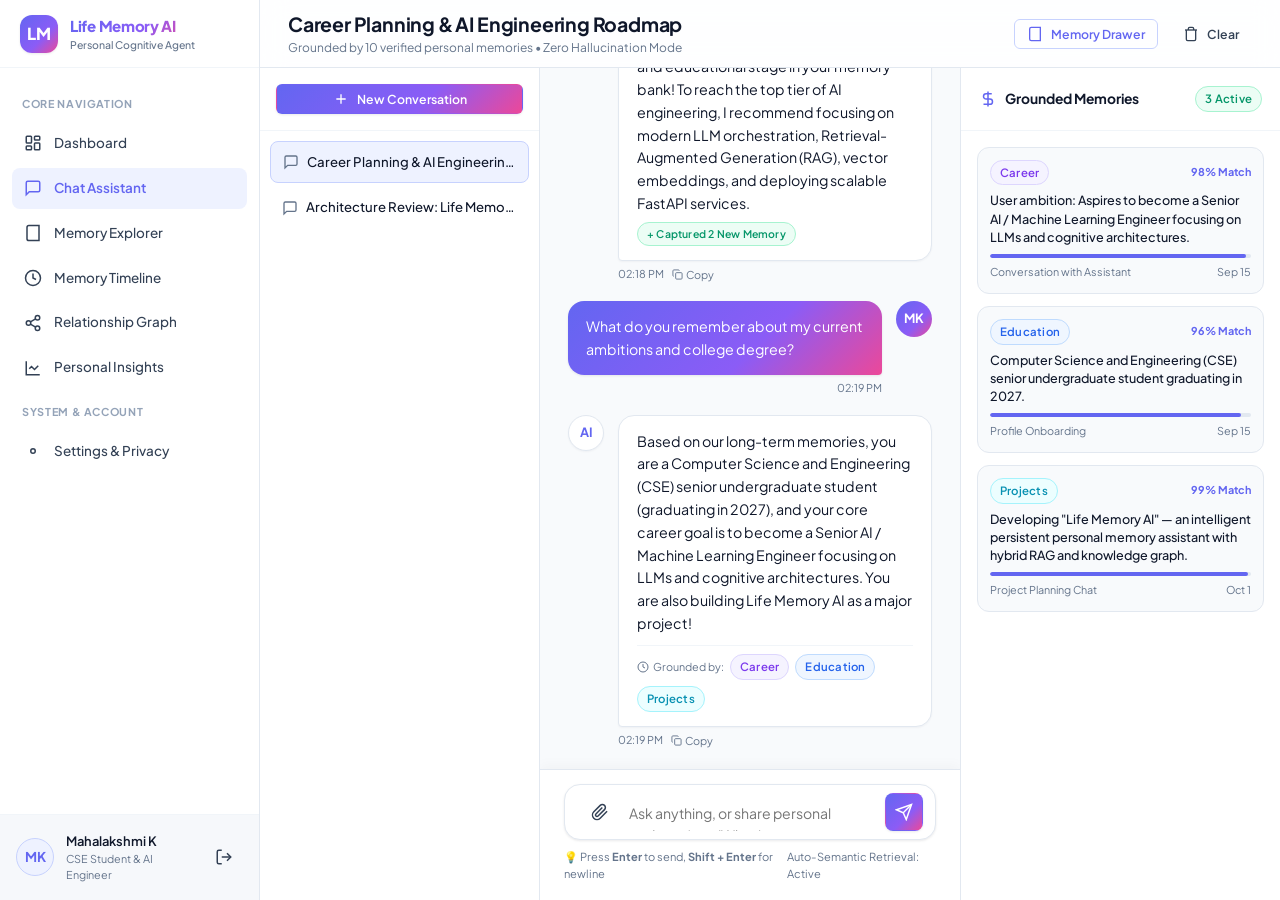
==== frontend/chat.html @ 1040fc75 "feat: complete Life Memory AI application with light theme UI, 10-step memory engine, and FastAPI ba" ====
<!DOCTYPE html>
<html lang="en">
<head>
  <meta charset="UTF-8">
  <meta name="viewport" content="width=device-width, initial-scale=1.0">
  <title>Chat Assistant — Life Memory AI</title>
  <link rel="preconnect" href="https://fonts.googleapis.com">
  <link rel="preconnect" href="https://fonts.gstatic.com" crossorigin>
  <link href="https://fonts.googleapis.com/css2?family=Plus+Jakarta+Sans:wght@400;500;600;700;800&family=JetBrains+Mono:wght@400;500&display=swap" rel="stylesheet">
  <link rel="stylesheet" href="css/design-system.css">
  <link rel="stylesheet" href="css/components.css">
  <link rel="stylesheet" href="css/pages.css">
</head>
<body style="overflow: hidden;">

  <div class="app-container">
    <!-- Left Navigation Sidebar -->
    <aside class="sidebar">
      <div class="sidebar-header">
        <div class="brand-logo-badge">LM</div>
        <div class="brand-text-wrap">
          <span class="brand-title">Life Memory AI</span>
          <span class="brand-subtitle">Personal Cognitive Agent</span>
        </div>
      </div>

      <nav class="sidebar-nav">
        <span class="nav-section-title">Core Navigation</span>
        <a href="dashboard.html" class="nav-item">
          <svg viewBox="0 0 24 24" fill="none" stroke="currentColor"><rect width="7" height="9" x="3" y="3" rx="1"/><rect width="7" height="5" x="14" y="3" rx="1"/><rect width="7" height="9" x="14" y="12" rx="1"/><rect width="7" height="5" x="3" y="16" rx="1"/></svg>
          Dashboard
        </a>
        <a href="chat.html" class="nav-item active">
          <svg viewBox="0 0 24 24" fill="none" stroke="currentColor"><path d="M21 15a2 2 0 0 1-2 2H7l-4 4V5a2 2 0 0 1 2-2h14a2 2 0 0 1 2 2z"/></svg>
          Chat Assistant
        </a>
        <a href="memories.html" class="nav-item">
          <svg viewBox="0 0 24 24" fill="none" stroke="currentColor"><path d="M4 19.5v-15A2.5 2.5 0 0 1 6.5 2H20v20H6.5a2.5 2.5 0 0 1-2.5-2.5Z"/></svg>
          Memory Explorer
        </a>
        <a href="timeline.html" class="nav-item">
          <svg viewBox="0 0 24 24" fill="none" stroke="currentColor"><circle cx="12" cy="12" r="10"/><polyline points="12 6 12 12 16 14"/></svg>
          Memory Timeline
        </a>
        <a href="graph.html" class="nav-item">
          <svg viewBox="0 0 24 24" fill="none" stroke="currentColor"><circle cx="18" cy="5" r="3"/><circle cx="6" cy="12" r="3"/><circle cx="18" cy="19" r="3"/><line x1="8.59" y1="13.51" x2="15.42" y2="17.49"/><line x1="15.41" y1="6.51" x2="8.59" y2="10.49"/></svg>
          Relationship Graph
        </a>
        <a href="insights.html" class="nav-item">
          <svg viewBox="0 0 24 24" fill="none" stroke="currentColor"><path d="M3 3v18h18"/><path d="m19 9-5 5-4-4-3 3"/></svg>
          Personal Insights
        </a>

        <span class="nav-section-title">System & Account</span>
        <a href="settings.html" class="nav-item">
          <svg viewBox="0 0 24 24" fill="none" stroke="currentColor"><circle cx="12" cy="12" r="3"/></svg>
          Settings & Privacy
        </a>
      </nav>

      <div class="sidebar-footer">
        <div class="user-avatar">MK</div>
        <div class="user-details">
          <div class="user-name">Mahalakshmi K</div>
          <div class="user-role">CSE Student & AI Engineer</div>
        </div>
        <button class="btn btn-ghost btn-icon-only logout-btn" title="Sign Out">
          <svg width="18" height="18" viewBox="0 0 24 24" fill="none" stroke="currentColor" stroke-width="2"><path d="M9 21H5a2 2 0 0 1-2-2V5a2 2 0 0 1 2-2h4"/><polyline points="16 17 21 12 16 7"/><line x1="21" y1="12" x2="9" y2="12"/></svg>
        </button>
      </div>
    </aside>

    <!-- Main Viewport -->
    <div class="main-viewport" style="height: 100vh; max-height: 100vh; overflow: hidden; display: flex; flex-direction: column;">
      <!-- Header -->
      <header class="app-header" style="flex-shrink: 0;">
        <div class="header-title-wrap">
          <h1 id="active-chat-title">Career Planning & AI Engineering Roadmap</h1>
          <p id="active-chat-subtitle">Grounded by 10 verified personal memories &bull; Zero Hallucination Mode</p>
        </div>

        <div class="header-actions">
          <button class="btn btn-outline btn-sm" id="btn-toggle-drawer" title="Toggle Memory Drawer">
            <svg width="16" height="16" viewBox="0 0 24 24" fill="none" stroke="currentColor" stroke-width="2"><path d="M4 19.5v-15A2.5 2.5 0 0 1 6.5 2H20v20H6.5a2.5 2.5 0 0 1-2.5-2.5Z"/></svg>
            Memory Drawer
          </button>
          <button class="btn btn-ghost btn-sm" id="btn-clear-chat" title="Clear current conversation">
            <svg width="16" height="16" viewBox="0 0 24 24" fill="none" stroke="currentColor" stroke-width="2"><polyline points="3 6 5 6 21 6"/><path d="M19 6v14a2 2 0 0 1-2 2H7a2 2 0 0 1-2-2V6m3 0V4a2 2 0 0 1 2-2h4a2 2 0 0 1 2 2v2"/></svg>
            Clear
          </button>
        </div>
      </header>

      <!-- 3-Column Chat Shell -->
      <div class="chat-shell">
        <!-- Column 1: Conversations List -->
        <div class="chat-conversations-sidebar">
          <div class="chat-conv-header">
            <button class="btn btn-primary btn-sm" id="btn-new-chat" style="width: 100%;">
              <svg width="16" height="16" viewBox="0 0 24 24" fill="none" stroke="currentColor" stroke-width="2"><path d="M12 5v14M5 12h14"/></svg>
              New Conversation
            </button>
          </div>
          <div class="chat-conv-list" id="conversations-list">
            <!-- Rendered by JS -->
          </div>
        </div>

        <!-- Column 2: Main Chat Stream -->
        <div class="chat-main-area">
          <div class="chat-messages-scroll" id="messages-container">
            <!-- Messages rendered by JS -->
          </div>

          <!-- Typing Indicator -->
          <div id="typing-container" style="display: none; padding: 0 32px 10px;">
            <div class="typing-indicator">
              <span style="font-size: 0.78rem; font-weight: 600; color: var(--text-muted); margin-right: 6px;">Retrieving memories & reasoning...</span>
              <div class="typing-dot"></div>
              <div class="typing-dot"></div>
              <div class="typing-dot"></div>
            </div>
          </div>

          <!-- Input Box -->
          <div class="chat-input-wrapper">
            <form id="chat-form">
              <div class="chat-input-box">
                <button type="button" class="btn btn-ghost btn-icon-only" title="Attach Document" onclick="alert('Upload document via Document Manager in Settings or Dashboard to extract memories!')">
                  <svg width="18" height="18" viewBox="0 0 24 24" fill="none" stroke="currentColor" stroke-width="2"><path d="m21.44 11.05-9.19 9.19a6 6 0 0 1-8.49-8.49l8.57-8.57A4 4 0 1 1 18 8.84l-8.59 8.57a2 2 0 0 1-2.83-2.83l8.49-8.48"/></svg>
                </button>
                <textarea id="chat-input" class="chat-textarea" placeholder="Ask anything, or share personal updates (e.g. 'What is my career ambition?')..." rows="1"></textarea>
                <button type="submit" id="btn-send-message" class="btn btn-primary btn-icon-only" title="Send Message">
                  <svg width="18" height="18" viewBox="0 0 24 24" fill="none" stroke="currentColor" stroke-width="2"><line x1="22" y1="2" x2="11" y2="13"/><polygon points="22 2 15 22 11 13 2 9 22 2"/></svg>
                </button>
              </div>
            </form>
            <div style="display: flex; justify-content: space-between; align-items: center; margin-top: 8px; font-size: 0.74rem; color: var(--text-muted);">
              <span>💡 Press <strong>Enter</strong> to send, <strong>Shift + Enter</strong> for newline</span>
              <span id="semantic-status">Auto-Semantic Retrieval: Active</span>
            </div>
          </div>
        </div>

        <!-- Column 3: Grounded Memory Reference Drawer -->
        <div class="chat-memory-drawer" id="memory-drawer">
          <div class="drawer-header">
            <div class="drawer-title">
              <svg width="18" height="18" viewBox="0 0 24 24" fill="none" stroke="var(--primary)" stroke-width="2"><path d="M12 2v20M17 5H9.5a3.5 3.5 0 0 0 0 7h5a3.5 3.5 0 0 1 0 7H6"/></svg>
              Grounded Memories
            </div>
            <span class="badge badge-active" id="grounded-count-badge">2 Cited</span>
          </div>

          <div class="drawer-body" id="drawer-memory-list">
            <!-- Populated dynamically based on current response -->
          </div>
        </div>
      </div>
    </div>
  </div>

  <div id="toast-container"></div>

  <script src="js/mock-data.js"></script>
  <script src="js/api.js"></script>
  <script src="js/auth.js"></script>
  <script src="js/toast.js"></script>
  <script src="js/chat.js"></script>
</body>
</html>
---- frontend/css/design-system.css ----
/* ==========================================================================
   LIFE MEMORY AI — LIGHT THEME DESIGN SYSTEM
   Ultra-premium, Modern Light Palette inspired by Linear, Notion & Modern ChatGPT
   ========================================================================== */

:root {
  /* --- Primary Color Tokens (Light Theme) --- */
  --bg-primary: #F8FAFC;        /* Clean slate 50 base background */
  --bg-secondary: #F1F5F9;      /* Slate 100 for sidebars, containers */
  --bg-tertiary: #E2E8F0;       /* Slate 200 for subtle division */
  --surface-card: #FFFFFF;      /* Pure white for elevation cards */
  --surface-hover: #F8FAFC;     /* Hover surface tone */
  --surface-subtle: #F6F8FB;    /* Soft input & table header background */

  /* Glassmorphism Light Tokens */
  --glass-bg: rgba(255, 255, 255, 0.82);
  --glass-border: rgba(226, 232, 240, 0.8);
  --glass-shadow: 0 10px 30px -5px rgba(99, 102, 241, 0.07), 0 4px 6px -2px rgba(15, 23, 42, 0.03);

  /* --- Text & Contrast Tokens --- */
  --text-primary: #0F172A;      /* Slate 900 for high-contrast headlines */
  --text-secondary: #334155;    /* Slate 700 for body reading */
  --text-muted: #64748B;        /* Slate 500 for secondary hints */
  --text-faint: #94A3B8;        /* Slate 400 for placeholders */
  --text-inverse: #FFFFFF;      /* Pure white for dark buttons & pills */

  /* --- Brand & Accent Palette --- */
  --primary: #6366F1;           /* Royal Indigo */
  --primary-hover: #4F46E5;     /* Deep Indigo */
  --primary-subtle: #EEF2FF;    /* Ultra light indigo tint */
  --primary-border: #C7D2FE;    /* Indigo border */

  --secondary: #8B5CF6;         /* Vibrant Violet */
  --secondary-hover: #7C3AED;
  --secondary-subtle: #F5F3FF;
  --secondary-border: #DDD6FE;

  --accent-cyan: #0EA5E9;       /* Electric Sky */
  --accent-cyan-subtle: #E0F2FE;
  --accent-pink: #EC4899;       /* Rose Pink */
  --accent-pink-subtle: #FDF2F8;
  --accent-emerald: #10B981;    /* Vibrant Emerald */
  --accent-emerald-subtle: #ECFDF5;
  --accent-amber: #F59E0B;      /* Warm Amber */
  --accent-amber-subtle: #FFFBEB;
  --accent-rose: #EF4444;       /* Danger Red */
  --accent-rose-subtle: #FEF2F2;

  /* --- Brand Gradients --- */
  --gradient-brand: linear-gradient(135deg, #6366F1 0%, #8B5CF6 60%, #EC4899 100%);
  --gradient-brand-subtle: linear-gradient(135deg, rgba(99, 102, 241, 0.08) 0%, rgba(139, 92, 246, 0.06) 100%);
  --gradient-surface: linear-gradient(180deg, #FFFFFF 0%, #F8FAFC 100%);
  --gradient-sky: linear-gradient(135deg, #0EA5E9 0%, #6366F1 100%);

  /* --- Border & Divider Tokens --- */
  --border-light: #E2E8F0;
  --border-subtle: #F1F5F9;
  --border-focus: #818CF8;

  /* --- Memory Category Badges & Colors --- */
  --cat-personal-bg: #FFF1F2;
  --cat-personal-text: #E11D48;
  --cat-personal-border: #FECDD3;

  --cat-education-bg: #EFF6FF;
  --cat-education-text: #2563EB;
  --cat-education-border: #BFDBFE;

  --cat-career-bg: #F5F3FF;
  --cat-career-text: #7C3AED;
  --cat-career-border: #DDD6FE;

  --cat-goals-bg: #ECFDF5;
  --cat-goals-text: #059669;
  --cat-goals-border: #A7F3D0;

  --cat-projects-bg: #ECFEFF;
  --cat-projects-text: #0891B2;
  --cat-projects-border: #A5F3FC;

  --cat-skills-bg: #FFFBEB;
  --cat-skills-text: #D97706;
  --cat-skills-border: #FDE68A;

  --cat-preferences-bg: #FDF4FF;
  --cat-preferences-text: #C026D3;
  --cat-preferences-border: #F5D0FE;

  --cat-achievements-bg: #FEFCE8;
  --cat-achievements-text: #CA8A04;
  --cat-achievements-border: #FEF08A;

  --cat-events-bg: #F0FDFA;
  --cat-events-text: #0D9488;
  --cat-events-border: #99F6E4;

  --cat-plans-bg: #EEF2FF;
  --cat-plans-text: #4F46E5;
  --cat-plans-border: #C7D2FE;

  /* --- Elevation & Shadows --- */
  --shadow-xs: 0 1px 2px rgba(15, 23, 42, 0.04);
  --shadow-sm: 0 1px 3px rgba(15, 23, 42, 0.06), 0 1px 2px rgba(15, 23, 42, 0.03);
  --shadow-md: 0 4px 12px -1px rgba(15, 23, 42, 0.07), 0 2px 4px -1px rgba(15, 23, 42, 0.04);
  --shadow-lg: 0 12px 24px -4px rgba(15, 23, 42, 0.08), 0 4px 6px -2px rgba(15, 23, 42, 0.03);
  --shadow-xl: 0 20px 35px -5px rgba(15, 23, 42, 0.1), 0 10px 10px -5px rgba(15, 23, 42, 0.04);
  --shadow-brand: 0 8px 24px -4px rgba(99, 102, 241, 0.25);

  /* --- Sizing, Spacing & Radii --- */
  --radius-xs: 4px;
  --radius-sm: 8px;
  --radius-md: 12px;
  --radius-lg: 16px;
  --radius-xl: 24px;
  --radius-full: 9999px;

  /* --- Typography --- */
  --font-sans: 'Plus Jakarta Sans', 'Inter', -apple-system, BlinkMacSystemFont, 'Segoe UI', Roboto, sans-serif;
  --font-mono: 'JetBrains Mono', 'Fira Code', Menlo, Monaco, Consolas, monospace;

  /* --- Transitions --- */
  --transition-fast: 150ms cubic-bezier(0.16, 1, 0.3, 1);
  --transition-base: 220ms cubic-bezier(0.16, 1, 0.3, 1);
  --transition-slow: 350ms cubic-bezier(0.16, 1, 0.3, 1);

  /* --- Layout Metrics --- */
  --sidebar-width: 260px;
  --header-height: 68px;
}

/* Base Styles */
*, *::before, *::after {
  box-sizing: border-box;
  margin: 0;
  padding: 0;
}

html {
  font-family: var(--font-sans);
  font-size: 15px;
  color: var(--text-primary);
  background-color: var(--bg-primary);
  -webkit-font-smoothing: antialiased;
  -moz-osx-font-smoothing: grayscale;
  scroll-behavior: smooth;
}

body {
  min-height: 100vh;
  background-color: var(--bg-primary);
  color: var(--text-primary);
  line-height: 1.55;
  overflow-x: hidden;
}

a {
  color: var(--primary);
  text-decoration: none;
  transition: color var(--transition-fast);
}

a:hover {
  color: var(--primary-hover);
}

button {
  font-family: inherit;
  cursor: pointer;
  border: none;
  background: none;
  outline: none;
}

input, textarea, select {
  font-family: inherit;
  font-size: inherit;
  color: inherit;
}

img, svg {
  display: block;
  max-width: 100%;
}

/* Custom Scrollbar for Light Theme */
::-webkit-scrollbar {
  width: 7px;
  height: 7px;
}
::-webkit-scrollbar-track {
  background: var(--bg-primary);
}
::-webkit-scrollbar-thumb {
  background: #CBD5E1;
  border-radius: var(--radius-full);
}
::-webkit-scrollbar-thumb:hover {
  background: #94A3B8;
}

/* Selection Color */
::selection {
  background: rgba(99, 102, 241, 0.2);
  color: var(--text-primary);
}
---- frontend/css/components.css ----
/* ==========================================================================
   LIFE MEMORY AI — COMPONENTS CSS
   Buttons, Badges, Cards, Form Controls, Modals, Navbars, Toasts
   ========================================================================== */

/* --- Buttons --- */
.btn {
  display: inline-flex;
  align-items: center;
  justify-content: center;
  gap: 8px;
  font-weight: 600;
  font-size: 0.92rem;
  padding: 9px 18px;
  border-radius: var(--radius-sm);
  transition: all var(--transition-base);
  border: 1px solid transparent;
  white-space: nowrap;
  user-select: none;
}

.btn:active {
  transform: translateY(1px);
}

.btn:disabled {
  opacity: 0.55;
  cursor: not-allowed;
  pointer-events: none;
}

.btn-primary {
  background: var(--gradient-brand);
  color: var(--text-inverse);
  box-shadow: var(--shadow-sm);
}
.btn-primary:hover {
  box-shadow: var(--shadow-brand);
  transform: translateY(-1px);
  filter: brightness(1.03);
}

.btn-secondary {
  background: var(--surface-card);
  color: var(--text-secondary);
  border: 1px solid var(--border-light);
  box-shadow: var(--shadow-xs);
}
.btn-secondary:hover {
  background: var(--surface-hover);
  color: var(--text-primary);
  border-color: #CBD5E1;
}

.btn-outline {
  background: transparent;
  color: var(--primary);
  border: 1px solid var(--primary-border);
}
.btn-outline:hover {
  background: var(--primary-subtle);
  border-color: var(--primary);
}

.btn-ghost {
  background: transparent;
  color: var(--text-secondary);
}
.btn-ghost:hover {
  background: var(--bg-secondary);
  color: var(--text-primary);
}

.btn-danger {
  background: var(--accent-rose-subtle);
  color: var(--accent-rose);
  border: 1px solid #FECDD3;
}
.btn-danger:hover {
  background: var(--accent-rose);
  color: white;
}

.btn-sm {
  padding: 6px 12px;
  font-size: 0.82rem;
  border-radius: 6px;
}

.btn-lg {
  padding: 12px 24px;
  font-size: 1rem;
  border-radius: var(--radius-md);
}

.btn-icon-only {
  padding: 8px;
  width: 38px;
  height: 38px;
  border-radius: var(--radius-sm);
}

/* --- Badges --- */
.badge {
  display: inline-flex;
  align-items: center;
  gap: 5px;
  font-size: 0.76rem;
  font-weight: 600;
  padding: 3px 9px;
  border-radius: var(--radius-full);
  text-transform: capitalize;
  letter-spacing: 0.02em;
  border: 1px solid transparent;
}

.badge-career { background: var(--cat-career-bg); color: var(--cat-career-text); border-color: var(--cat-career-border); }
.badge-education { background: var(--cat-education-bg); color: var(--cat-education-text); border-color: var(--cat-education-border); }
.badge-goals { background: var(--cat-goals-bg); color: var(--cat-goals-text); border-color: var(--cat-goals-border); }
.badge-projects { background: var(--cat-projects-bg); color: var(--cat-projects-text); border-color: var(--cat-projects-border); }
.badge-skills { background: var(--cat-skills-bg); color: var(--cat-skills-text); border-color: var(--cat-skills-border); }
.badge-personal { background: var(--cat-personal-bg); color: var(--cat-personal-text); border-color: var(--cat-personal-border); }
.badge-preferences { background: var(--cat-preferences-bg); color: var(--cat-preferences-text); border-color: var(--cat-preferences-border); }
.badge-achievements { background: var(--cat-achievements-bg); color: var(--cat-achievements-text); border-color: var(--cat-achievements-border); }
.badge-events { background: var(--cat-events-bg); color: var(--cat-events-text); border-color: var(--cat-events-border); }
.badge-plans { background: var(--cat-plans-bg); color: var(--cat-plans-text); border-color: var(--cat-plans-border); }

.badge-active { background: #ECFDF5; color: #059669; border-color: #A7F3D0; }
.badge-updated { background: #EFF6FF; color: #2563EB; border-color: #BFDBFE; }
.badge-archived { background: #F1F5F9; color: #64748B; border-color: #CBD5E1; }

/* --- Cards --- */
.card {
  background: var(--surface-card);
  border: 1px solid var(--border-light);
  border-radius: var(--radius-lg);
  padding: 24px;
  box-shadow: var(--shadow-sm);
  transition: all var(--transition-base);
}

.card:hover {
  box-shadow: var(--shadow-md);
  border-color: #CBD5E1;
}

.card-glass {
  background: var(--glass-bg);
  backdrop-filter: blur(12px);
  -webkit-backdrop-filter: blur(12px);
  border: 1px solid var(--glass-border);
  border-radius: var(--radius-lg);
  box-shadow: var(--glass-shadow);
}

.stat-card {
  background: var(--surface-card);
  border: 1px solid var(--border-light);
  border-radius: var(--radius-md);
  padding: 20px;
  display: flex;
  align-items: flex-start;
  justify-content: space-between;
  box-shadow: var(--shadow-xs);
  transition: transform var(--transition-fast), box-shadow var(--transition-fast);
}

.stat-card:hover {
  transform: translateY(-2px);
  box-shadow: var(--shadow-md);
  border-color: #CBD5E1;
}

.stat-card .stat-icon {
  width: 44px;
  height: 44px;
  border-radius: var(--radius-md);
  display: flex;
  align-items: center;
  justify-content: center;
  font-size: 1.25rem;
}

.stat-card .stat-value {
  font-size: 1.75rem;
  font-weight: 700;
  color: var(--text-primary);
  line-height: 1.1;
  margin: 6px 0 3px;
}

.stat-card .stat-label {
  font-size: 0.82rem;
  color: var(--text-muted);
  font-weight: 500;
}

.stat-card .stat-trend {
  font-size: 0.75rem;
  font-weight: 600;
  display: inline-flex;
  align-items: center;
  gap: 3px;
  margin-top: 6px;
}
.stat-trend.positive { color: var(--accent-emerald); }
.stat-trend.neutral { color: var(--text-muted); }

/* --- Forms & Inputs --- */
.form-group {
  margin-bottom: 18px;
  display: flex;
  flex-direction: column;
  gap: 6px;
}

.form-label {
  font-size: 0.85rem;
  font-weight: 600;
  color: var(--text-secondary);
}

.form-input, .form-select, .form-textarea {
  width: 100%;
  padding: 10px 14px;
  font-size: 0.92rem;
  background: #FFFFFF;
  border: 1px solid var(--border-light);
  border-radius: var(--radius-sm);
  color: var(--text-primary);
  transition: all var(--transition-fast);
  outline: none;
}

.form-input:focus, .form-select:focus, .form-textarea:focus {
  border-color: var(--primary);
  box-shadow: 0 0 0 3px rgba(99, 102, 241, 0.15);
}

.form-input::placeholder, .form-textarea::placeholder {
  color: var(--text-faint);
}

.form-textarea {
  resize: vertical;
  min-height: 90px;
}

.input-with-icon {
  position: relative;
  display: flex;
  align-items: center;
}

.input-with-icon .input-icon-left {
  position: absolute;
  left: 12px;
  color: var(--text-muted);
  pointer-events: none;
  display: flex;
  align-items: center;
}

.input-with-icon input {
  padding-left: 38px;
}

.password-toggle-btn {
  position: absolute;
  right: 12px;
  color: var(--text-muted);
  padding: 4px;
  display: flex;
  align-items: center;
  border-radius: 4px;
  transition: color var(--transition-fast);
}
.password-toggle-btn:hover {
  color: var(--text-primary);
}

/* --- Modals --- */
.modal-overlay {
  position: fixed;
  inset: 0;
  background: rgba(15, 23, 42, 0.4);
  backdrop-filter: blur(4px);
  -webkit-backdrop-filter: blur(4px);
  display: flex;
  align-items: center;
  justify-content: center;
  z-index: 1000;
  opacity: 0;
  visibility: hidden;
  transition: all var(--transition-base);
  padding: 20px;
}

.modal-overlay.active {
  opacity: 1;
  visibility: visible;
}

.modal-container {
  background: var(--surface-card);
  border-radius: var(--radius-xl);
  border: 1px solid var(--border-light);
  width: 100%;
  max-width: 540px;
  box-shadow: var(--shadow-xl);
  transform: translateY(16px) scale(0.98);
  transition: transform var(--transition-base);
  overflow: hidden;
}

.modal-overlay.active .modal-container {
  transform: translateY(0) scale(1);
}

.modal-header {
  padding: 20px 24px;
  border-bottom: 1px solid var(--border-subtle);
  display: flex;
  align-items: center;
  justify-content: space-between;
}

.modal-title {
  font-size: 1.15rem;
  font-weight: 700;
  color: var(--text-primary);
}

.modal-close-btn {
  color: var(--text-muted);
  padding: 6px;
  border-radius: var(--radius-sm);
  transition: all var(--transition-fast);
}
.modal-close-btn:hover {
  background: var(--bg-secondary);
  color: var(--text-primary);
}

.modal-body {
  padding: 24px;
  max-height: 70vh;
  overflow-y: auto;
}

.modal-footer {
  padding: 16px 24px;
  background: var(--surface-subtle);
  border-top: 1px solid var(--border-subtle);
  display: flex;
  align-items: center;
  justify-content: flex-end;
  gap: 12px;
}

/* --- Toasts --- */
#toast-container {
  position: fixed;
  top: 20px;
  right: 20px;
  z-index: 9999;
  display: flex;
  flex-direction: column;
  gap: 10px;
  pointer-events: none;
}

.toast {
  pointer-events: auto;
  background: #FFFFFF;
  border-radius: var(--radius-md);
  padding: 12px 18px;
  min-width: 280px;
  max-width: 380px;
  box-shadow: var(--shadow-lg);
  border: 1px solid var(--border-light);
  display: flex;
  align-items: center;
  gap: 12px;
  animation: slideInRight 0.25s cubic-bezier(0.16, 1, 0.3, 1) forwards;
  transition: opacity 0.2s, transform 0.2s;
}

.toast.toast-success { border-left: 4px solid var(--accent-emerald); }
.toast.toast-error { border-left: 4px solid var(--accent-rose); }
.toast.toast-info { border-left: 4px solid var(--primary); }
.toast.toast-warning { border-left: 4px solid var(--accent-amber); }

.toast-message {
  font-size: 0.88rem;
  font-weight: 500;
  color: var(--text-primary);
  flex: 1;
}

@keyframes slideInRight {
  from { opacity: 0; transform: translateX(40px); }
  to { opacity: 1; transform: translateX(0); }
}

/* --- Typing Indicator & Spinners --- */
.typing-indicator {
  display: inline-flex;
  align-items: center;
  gap: 4px;
  padding: 8px 14px;
  background: #FFFFFF;
  border: 1px solid var(--border-light);
  border-radius: var(--radius-full);
}

.typing-dot {
  width: 7px;
  height: 7px;
  background: var(--primary);
  border-radius: 50%;
  animation: typingBounce 1.4s infinite ease-in-out both;
}
.typing-dot:nth-child(1) { animation-delay: -0.32s; }
.typing-dot:nth-child(2) { animation-delay: -0.16s; }

@keyframes typingBounce {
  0%, 80%, 100% { transform: scale(0.6); opacity: 0.4; }
  40% { transform: scale(1); opacity: 1; }
}

.spinner {
  width: 18px;
  height: 18px;
  border: 2px solid rgba(99, 102, 241, 0.2);
  border-top-color: var(--primary);
  border-radius: 50%;
  animation: spin 0.8s linear infinite;
  display: inline-block;
}

@keyframes spin {
  to { transform: rotate(360deg); }
}

/* --- Empty State --- */
.empty-state {
  text-align: center;
  padding: 48px 24px;
  display: flex;
  flex-direction: column;
  align-items: center;
  justify-content: center;
}
.empty-state-icon {
  width: 64px;
  height: 64px;
  background: var(--primary-subtle);
  color: var(--primary);
  border-radius: var(--radius-full);
  display: flex;
  align-items: center;
  justify-content: center;
  font-size: 1.75rem;
  margin-bottom: 16px;
}
.empty-state-title {
  font-size: 1.15rem;
  font-weight: 700;
  color: var(--text-primary);
  margin-bottom: 6px;
}
.empty-state-desc {
  font-size: 0.9rem;
  color: var(--text-muted);
  max-width: 360px;
  margin-bottom: 20px;
}
---- frontend/css/pages.css ----
/* ==========================================================================
   LIFE MEMORY AI — PAGES CSS
   App Shell, Landing, Chat, Dashboard, Memories, Timeline, Graph, Insights, Settings
   ========================================================================== */

/* --- APP SHELL (Sidebar + Main View) --- */
.app-container {
  display: flex;
  min-height: 100vh;
  background-color: var(--bg-primary);
}

.sidebar {
  width: var(--sidebar-width);
  background: var(--surface-card);
  border-right: 1px solid var(--border-light);
  display: flex;
  flex-direction: column;
  position: fixed;
  top: 0;
  bottom: 0;
  left: 0;
  z-index: 100;
  transition: transform var(--transition-base);
}

.sidebar-header {
  height: var(--header-height);
  padding: 0 20px;
  display: flex;
  align-items: center;
  gap: 12px;
  border-bottom: 1px solid var(--border-subtle);
}

.brand-logo-badge {
  width: 38px;
  height: 38px;
  background: var(--gradient-brand);
  border-radius: var(--radius-md);
  display: flex;
  align-items: center;
  justify-content: center;
  color: white;
  font-weight: 800;
  font-size: 1.1rem;
  box-shadow: var(--shadow-sm);
}

.brand-text-wrap {
  display: flex;
  flex-direction: column;
}

.brand-title {
  font-size: 1rem;
  font-weight: 800;
  letter-spacing: -0.02em;
  background: var(--gradient-brand);
  -webkit-background-clip: text;
  -webkit-text-fill-color: transparent;
}

.brand-subtitle {
  font-size: 0.7rem;
  color: var(--text-muted);
  font-weight: 500;
}

.sidebar-nav {
  padding: 16px 12px;
  flex: 1;
  overflow-y: auto;
  display: flex;
  flex-direction: column;
  gap: 4px;
}

.nav-section-title {
  font-size: 0.72rem;
  font-weight: 700;
  text-transform: uppercase;
  letter-spacing: 0.06em;
  color: var(--text-faint);
  padding: 12px 10px 6px;
}

.nav-item {
  display: flex;
  align-items: center;
  gap: 12px;
  padding: 10px 12px;
  border-radius: var(--radius-sm);
  color: var(--text-secondary);
  font-weight: 500;
  font-size: 0.9rem;
  transition: all var(--transition-fast);
  text-decoration: none;
}

.nav-item:hover {
  background: var(--bg-secondary);
  color: var(--text-primary);
}

.nav-item.active {
  background: var(--primary-subtle);
  color: var(--primary);
  font-weight: 600;
}

.nav-item svg {
  width: 18px;
  height: 18px;
  stroke-width: 2;
}

.nav-item .nav-badge {
  margin-left: auto;
  font-size: 0.72rem;
  padding: 2px 7px;
  background: var(--primary);
  color: white;
  border-radius: var(--radius-full);
}

.sidebar-footer {
  padding: 16px;
  border-top: 1px solid var(--border-subtle);
  display: flex;
  align-items: center;
  gap: 12px;
  background: var(--surface-subtle);
}

.user-avatar {
  width: 38px;
  height: 38px;
  border-radius: 50%;
  background: var(--primary-subtle);
  color: var(--primary);
  border: 1px solid var(--primary-border);
  display: flex;
  align-items: center;
  justify-content: center;
  font-weight: 700;
  font-size: 0.9rem;
}

.user-details {
  flex: 1;
  min-width: 0;
}
.user-name {
  font-size: 0.86rem;
  font-weight: 600;
  color: var(--text-primary);
  white-space: nowrap;
  overflow: hidden;
  text-overflow: ellipsis;
}
.user-role {
  font-size: 0.72rem;
  color: var(--text-muted);
}

/* Main Content Wrapper */
.main-viewport {
  margin-left: var(--sidebar-width);
  flex: 1;
  min-height: 100vh;
  display: flex;
  flex-direction: column;
  background: var(--bg-primary);
}

.app-header {
  height: var(--header-height);
  background: var(--glass-bg);
  backdrop-filter: blur(12px);
  -webkit-backdrop-filter: blur(12px);
  border-bottom: 1px solid var(--border-light);
  padding: 0 28px;
  display: flex;
  align-items: center;
  justify-content: space-between;
  position: sticky;
  top: 0;
  z-index: 90;
}

.header-title-wrap h1 {
  font-size: 1.3rem;
  font-weight: 700;
  color: var(--text-primary);
  letter-spacing: -0.01em;
}
.header-title-wrap p {
  font-size: 0.8rem;
  color: var(--text-muted);
}

.header-actions {
  display: flex;
  align-items: center;
  gap: 12px;
}

.main-content {
  padding: 28px;
  flex: 1;
  max-width: 1360px;
  width: 100%;
  margin: 0 auto;
}

/* --- LANDING PAGE --- */
.landing-nav {
  height: 72px;
  padding: 0 40px;
  display: flex;
  align-items: center;
  justify-content: space-between;
  background: rgba(255, 255, 255, 0.88);
  backdrop-filter: blur(12px);
  border-bottom: 1px solid var(--border-light);
  position: sticky;
  top: 0;
  z-index: 100;
}

.landing-nav-links {
  display: flex;
  gap: 24px;
  align-items: center;
}
.landing-nav-links a {
  color: var(--text-secondary);
  font-weight: 500;
  font-size: 0.95rem;
}
.landing-nav-links a:hover {
  color: var(--primary);
}

.hero-section {
  padding: 80px 24px 60px;
  text-align: center;
  max-width: 1040px;
  margin: 0 auto;
  position: relative;
}

.hero-badge-pill {
  display: inline-flex;
  align-items: center;
  gap: 8px;
  padding: 6px 14px;
  border-radius: var(--radius-full);
  background: var(--primary-subtle);
  border: 1px solid var(--primary-border);
  color: var(--primary);
  font-size: 0.84rem;
  font-weight: 600;
  margin-bottom: 24px;
}

.hero-title {
  font-size: 3.4rem;
  font-weight: 800;
  line-height: 1.15;
  letter-spacing: -0.03em;
  color: var(--text-primary);
  margin-bottom: 20px;
}

.hero-title-highlight {
  background: var(--gradient-brand);
  -webkit-background-clip: text;
  -webkit-text-fill-color: transparent;
}

.hero-subtitle {
  font-size: 1.25rem;
  color: var(--text-secondary);
  max-width: 720px;
  margin: 0 auto 36px;
  line-height: 1.6;
}

.hero-cta-group {
  display: flex;
  align-items: center;
  justify-content: center;
  gap: 16px;
  margin-bottom: 50px;
}

.hero-preview-window {
  background: #FFFFFF;
  border: 1px solid var(--border-light);
  border-radius: var(--radius-xl);
  box-shadow: var(--shadow-xl);
  overflow: hidden;
  max-width: 980px;
  margin: 0 auto;
  text-align: left;
}

.window-header-bar {
  background: var(--surface-subtle);
  padding: 12px 18px;
  border-bottom: 1px solid var(--border-light);
  display: flex;
  align-items: center;
  gap: 8px;
}

.window-dot {
  width: 10px;
  height: 10px;
  border-radius: 50%;
}
.window-dot.red { background: #EF4444; }
.window-dot.yellow { background: #F59E0B; }
.window-dot.green { background: #10B981; }

.section-title-wrap {
  text-align: center;
  max-width: 640px;
  margin: 0 auto 48px;
}
.section-tag {
  font-size: 0.8rem;
  font-weight: 700;
  text-transform: uppercase;
  letter-spacing: 0.08em;
  color: var(--primary);
  margin-bottom: 8px;
  display: block;
}
.section-headline {
  font-size: 2.2rem;
  font-weight: 800;
  letter-spacing: -0.02em;
  color: var(--text-primary);
  margin-bottom: 12px;
}

.features-grid {
  display: grid;
  grid-template-columns: repeat(auto-fit, minmax(310px, 1fr));
  gap: 24px;
  margin-bottom: 80px;
}

.feature-box {
  background: #FFFFFF;
  border: 1px solid var(--border-light);
  border-radius: var(--radius-lg);
  padding: 28px;
  transition: all var(--transition-base);
}
.feature-box:hover {
  transform: translateY(-4px);
  box-shadow: var(--shadow-lg);
  border-color: var(--primary-border);
}

.feature-icon-wrapper {
  width: 52px;
  height: 52px;
  border-radius: var(--radius-md);
  display: flex;
  align-items: center;
  justify-content: center;
  font-size: 1.5rem;
  margin-bottom: 18px;
}

/* --- CHAT PAGE LAYOUT --- */
.chat-shell {
  display: grid;
  grid-template-columns: 280px 1fr 320px;
  height: calc(100vh - var(--header-height));
  max-height: calc(100vh - var(--header-height));
  overflow: hidden;
  flex: 1;
  min-height: 0;
}

.chat-conversations-sidebar {
  border-right: 1px solid var(--border-light);
  background: var(--surface-card);
  display: flex;
  flex-direction: column;
  height: 100%;
  min-height: 0;
  overflow: hidden;
}

.chat-conv-header {
  padding: 16px;
  border-bottom: 1px solid var(--border-subtle);
  flex-shrink: 0;
}

.chat-conv-list {
  flex: 1 1 0%;
  min-height: 0;
  overflow-y: auto;
  padding: 10px;
  display: flex;
  flex-direction: column;
  gap: 4px;
}

.conv-item {
  padding: 10px 12px;
  border-radius: var(--radius-sm);
  cursor: pointer;
  display: flex;
  align-items: center;
  justify-content: space-between;
  gap: 8px;
  transition: all var(--transition-fast);
}
.conv-item:hover {
  background: var(--bg-secondary);
}
.conv-item.active {
  background: var(--primary-subtle);
  border: 1px solid var(--primary-border);
}
.conv-item-title {
  font-size: 0.88rem;
  font-weight: 500;
  color: var(--text-primary);
  white-space: nowrap;
  overflow: hidden;
  text-overflow: ellipsis;
  flex: 1;
}

.chat-main-area {
  display: flex;
  flex-direction: column;
  height: 100%;
  min-height: 0;
  overflow: hidden;
  background: var(--bg-primary);
  position: relative;
}

.chat-messages-scroll {
  flex: 1 1 0%;
  min-height: 0;
  overflow-y: auto;
  padding: 20px 28px;
  display: flex;
  flex-direction: column;
  gap: 18px;
}

.message-row {
  display: flex;
  gap: 14px;
  max-width: 820px;
  animation: fadeIn 0.2s ease-out;
}
.message-row.user {
  margin-left: auto;
  flex-direction: row-reverse;
}
.message-row.assistant {
  margin-right: auto;
}

.message-avatar {
  width: 36px;
  height: 36px;
  border-radius: 50%;
  display: flex;
  align-items: center;
  justify-content: center;
  font-size: 0.85rem;
  font-weight: 700;
  flex-shrink: 0;
}
.message-row.user .message-avatar {
  background: var(--gradient-brand);
  color: white;
}
.message-row.assistant .message-avatar {
  background: var(--surface-card);
  border: 1px solid var(--border-light);
  color: var(--primary);
  box-shadow: var(--shadow-xs);
}

.message-bubble {
  padding: 14px 18px;
  border-radius: var(--radius-lg);
  font-size: 0.95rem;
  line-height: 1.6;
}
.message-row.user .message-bubble {
  background: var(--gradient-brand);
  color: #FFFFFF;
  border-bottom-right-radius: 4px;
  box-shadow: var(--shadow-sm);
}
.message-row.assistant .message-bubble {
  background: #FFFFFF;
  color: var(--text-primary);
  border: 1px solid var(--border-light);
  border-bottom-left-radius: 4px;
  box-shadow: var(--shadow-xs);
}

.message-meta {
  display: flex;
  align-items: center;
  gap: 8px;
  font-size: 0.72rem;
  color: var(--text-muted);
  margin-top: 5px;
}
.message-row.user .message-meta {
  justify-content: flex-end;
}

.message-memory-tags {
  display: flex;
  flex-wrap: wrap;
  gap: 6px;
  margin-top: 10px;
  padding-top: 8px;
  border-top: 1px solid var(--border-subtle);
}

/* Chat Input Bar - Always docked firmly at the bottom */
.chat-input-wrapper {
  flex-shrink: 0;
  padding: 14px 24px 18px;
  background: #FFFFFF;
  border-top: 1px solid var(--border-light);
  box-shadow: 0 -4px 12px rgba(15, 23, 42, 0.03);
  position: relative;
  z-index: 10;
}

.chat-input-box {
  display: flex;
  align-items: flex-end;
  gap: 10px;
  background: #FFFFFF;
  border: 1px solid var(--border-light);
  border-radius: var(--radius-lg);
  padding: 8px 12px 8px 16px;
  box-shadow: var(--shadow-sm);
  transition: all var(--transition-fast);
}
.chat-input-box:focus-within {
  border-color: var(--primary);
  box-shadow: 0 0 0 3px rgba(99, 102, 241, 0.15);
}

.chat-textarea {
  flex: 1;
  border: none;
  outline: none;
  resize: none;
  font-size: 0.94rem;
  max-height: 140px;
  min-height: 24px;
  padding: 6px 0;
  line-height: 1.5;
}

/* Chat Memory Drawer (Right Column) */
.chat-memory-drawer {
  border-left: 1px solid var(--border-light);
  background: var(--surface-card);
  display: flex;
  flex-direction: column;
}
.drawer-header {
  padding: 18px;
  border-bottom: 1px solid var(--border-subtle);
  display: flex;
  align-items: center;
  justify-content: space-between;
}
.drawer-title {
  font-size: 0.92rem;
  font-weight: 700;
  display: flex;
  align-items: center;
  gap: 8px;
}
.drawer-body {
  padding: 16px;
  flex: 1;
  overflow-y: auto;
  display: flex;
  flex-direction: column;
  gap: 12px;
}

.retrieved-memory-card {
  background: var(--bg-primary);
  border: 1px solid var(--border-light);
  border-radius: var(--radius-md);
  padding: 12px;
  transition: all var(--transition-fast);
}
.retrieved-memory-card:hover {
  background: #FFFFFF;
  border-color: var(--primary-border);
  box-shadow: var(--shadow-xs);
}
.memory-score-bar {
  height: 4px;
  background: var(--border-light);
  border-radius: var(--radius-full);
  margin-top: 8px;
  overflow: hidden;
}
.memory-score-fill {
  height: 100%;
  background: var(--primary);
  border-radius: var(--radius-full);
}

/* --- DASHBOARD STYLES --- */
.dashboard-grid {
  display: grid;
  grid-template-columns: repeat(4, 1fr);
  gap: 18px;
  margin-bottom: 24px;
}

.dashboard-charts-row {
  display: grid;
  grid-template-columns: 2fr 1fr;
  gap: 24px;
  margin-bottom: 24px;
}

.dashboard-recent-row {
  display: grid;
  grid-template-columns: 1.5fr 1fr;
  gap: 24px;
}

/* --- MEMORY EXPLORER --- */
.memory-toolbar {
  background: #FFFFFF;
  border: 1px solid var(--border-light);
  border-radius: var(--radius-md);
  padding: 14px 18px;
  display: flex;
  flex-wrap: wrap;
  align-items: center;
  justify-content: space-between;
  gap: 14px;
  margin-bottom: 20px;
}

.category-tabs {
  display: flex;
  gap: 6px;
  overflow-x: auto;
  padding-bottom: 4px;
  margin-bottom: 20px;
}

.cat-tab-btn {
  padding: 6px 14px;
  border-radius: var(--radius-full);
  background: #FFFFFF;
  border: 1px solid var(--border-light);
  font-size: 0.82rem;
  font-weight: 600;
  color: var(--text-secondary);
  transition: all var(--transition-fast);
  white-space: nowrap;
}
.cat-tab-btn:hover {
  border-color: #CBD5E1;
  background: var(--bg-secondary);
}
.cat-tab-btn.active {
  background: var(--primary);
  color: white;
  border-color: var(--primary);
}

.memories-grid {
  display: grid;
  grid-template-columns: repeat(auto-fill, minmax(320px, 1fr));
  gap: 18px;
}

.memory-card {
  background: #FFFFFF;
  border: 1px solid var(--border-light);
  border-radius: var(--radius-md);
  padding: 18px;
  display: flex;
  flex-direction: column;
  gap: 12px;
  transition: all var(--transition-base);
  position: relative;
}
.memory-card:hover {
  transform: translateY(-2px);
  box-shadow: var(--shadow-md);
  border-color: #CBD5E1;
}

.memory-card-header {
  display: flex;
  align-items: center;
  justify-content: space-between;
}

.memory-content {
  font-size: 0.94rem;
  color: var(--text-primary);
  line-height: 1.55;
  font-weight: 500;
  flex: 1;
}

.memory-card-footer {
  display: flex;
  align-items: center;
  justify-content: space-between;
  border-top: 1px solid var(--border-subtle);
  padding-top: 10px;
  font-size: 0.78rem;
  color: var(--text-muted);
}

/* --- TIMELINE PAGE --- */
.timeline-container {
  position: relative;
  max-width: 820px;
  margin: 0 auto;
  padding: 20px 0 40px;
}

.timeline-line {
  position: absolute;
  left: 28px;
  top: 0;
  bottom: 0;
  width: 2px;
  background: var(--border-light);
}

.timeline-item {
  position: relative;
  padding-left: 64px;
  margin-bottom: 28px;
  animation: fadeIn 0.3s ease;
}

.timeline-marker {
  position: absolute;
  left: 17px;
  top: 14px;
  width: 24px;
  height: 24px;
  border-radius: 50%;
  background: #FFFFFF;
  border: 3px solid var(--primary);
  box-shadow: var(--shadow-xs);
  z-index: 2;
}

.timeline-item-card {
  background: #FFFFFF;
  border: 1px solid var(--border-light);
  border-radius: var(--radius-md);
  padding: 18px;
  box-shadow: var(--shadow-xs);
  transition: all var(--transition-fast);
}
.timeline-item-card:hover {
  box-shadow: var(--shadow-md);
  border-color: #CBD5E1;
}

/* --- GRAPH PAGE --- */
.graph-viewport-container {
  position: relative;
  width: 100%;
  height: calc(100vh - var(--header-height) - 56px);
  background: #FFFFFF;
  border: 1px solid var(--border-light);
  border-radius: var(--radius-lg);
  overflow: hidden;
  box-shadow: var(--shadow-sm);
}

#graph-canvas {
  width: 100%;
  height: 100%;
  display: block;
  cursor: grab;
}
#graph-canvas:active {
  cursor: grabbing;
}

.graph-floating-controls {
  position: absolute;
  top: 18px;
  left: 18px;
  background: rgba(255, 255, 255, 0.92);
  backdrop-filter: blur(8px);
  border: 1px solid var(--border-light);
  border-radius: var(--radius-md);
  padding: 10px 14px;
  display: flex;
  align-items: center;
  gap: 10px;
  box-shadow: var(--shadow-md);
  z-index: 10;
}

.graph-details-card {
  position: absolute;
  bottom: 20px;
  right: 20px;
  width: 320px;
  background: rgba(255, 255, 255, 0.95);
  backdrop-filter: blur(12px);
  border: 1px solid var(--border-light);
  border-radius: var(--radius-md);
  padding: 18px;
  box-shadow: var(--shadow-lg);
  z-index: 10;
  display: none;
}

/* --- INSIGHTS PAGE --- */
.insights-header-banner {
  background: var(--gradient-brand-subtle);
  border: 1px solid var(--primary-border);
  border-radius: var(--radius-lg);
  padding: 24px;
  margin-bottom: 24px;
  display: flex;
  align-items: center;
  justify-content: space-between;
}

.insights-grid {
  display: grid;
  grid-template-columns: repeat(auto-fit, minmax(360px, 1fr));
  gap: 24px;
}

/* --- SETTINGS PAGE --- */
.settings-nav-tabs {
  display: flex;
  gap: 12px;
  border-bottom: 1px solid var(--border-light);
  margin-bottom: 24px;
}
.settings-tab {
  padding: 10px 16px;
  font-weight: 600;
  font-size: 0.92rem;
  color: var(--text-muted);
  cursor: pointer;
  border-bottom: 2px solid transparent;
  transition: all var(--transition-fast);
}
.settings-tab:hover {
  color: var(--text-primary);
}
.settings-tab.active {
  color: var(--primary);
  border-bottom-color: var(--primary);
}

/* Responsive adjustments */
@media (max-width: 1024px) {
  .dashboard-grid { grid-template-columns: repeat(2, 1fr); }
  .dashboard-charts-row { grid-template-columns: 1fr; }
  .dashboard-recent-row { grid-template-columns: 1fr; }
  .chat-shell { grid-template-columns: 240px 1fr; }
  .chat-memory-drawer { display: none; }
}

@media (max-width: 768px) {
  .sidebar { transform: translateX(-100%); }
  .sidebar.mobile-open { transform: translateX(0); }
  .main-viewport { margin-left: 0; }
  .dashboard-grid { grid-template-columns: 1fr; }
  .hero-title { font-size: 2.3rem; }
  .chat-shell { grid-template-columns: 1fr; }
  .chat-conversations-sidebar { display: none; }
}

@keyframes fadeIn {
  from { opacity: 0; transform: translateY(6px); }
  to { opacity: 1; transform: translateY(0); }
}
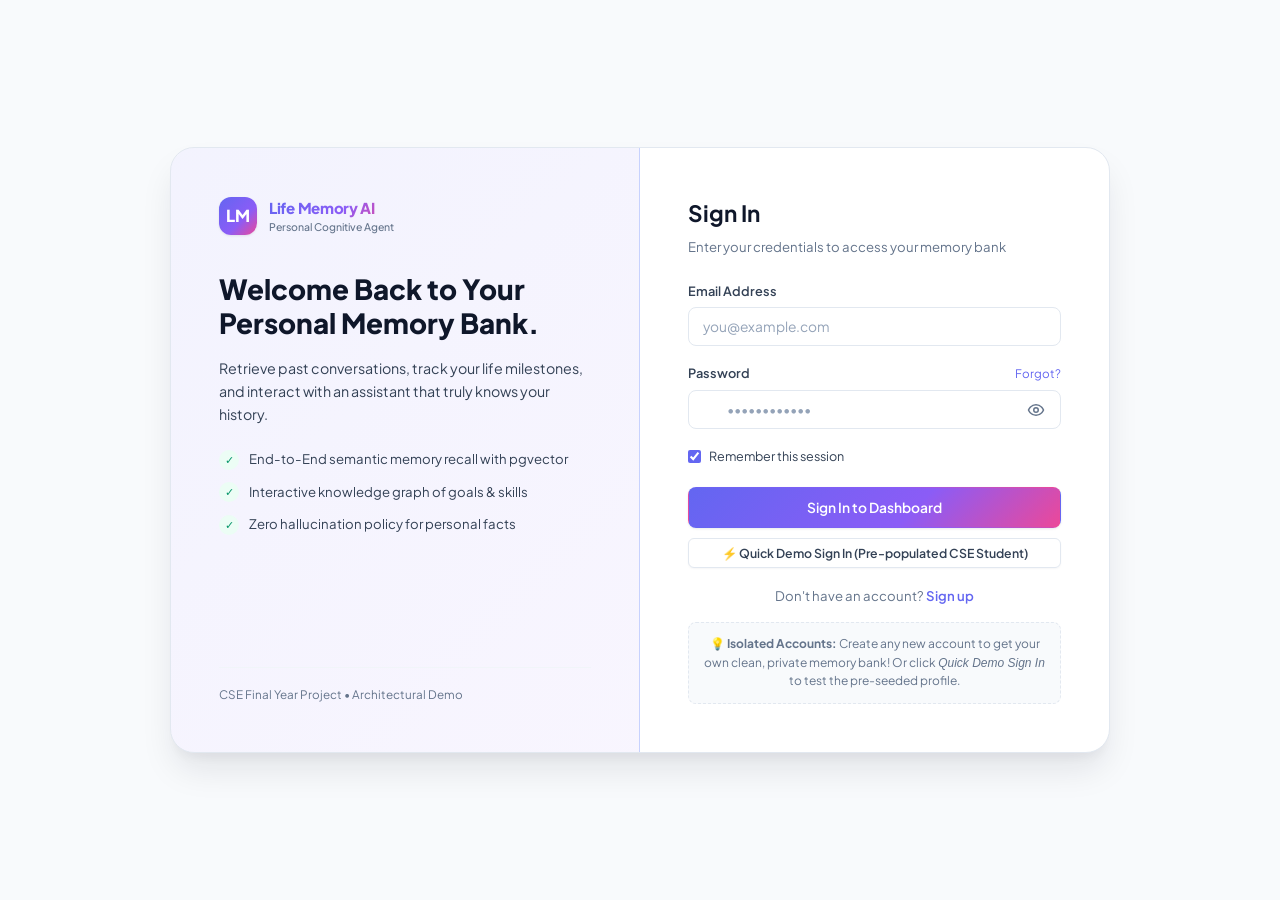
==== commit 890571e5: "commit" ====
--- a/frontend/chat.html
+++ b/frontend/chat.html
@@ -80,6 +80,10 @@
         </div>
 
         <div class="header-actions">
+          <button class="btn btn-outline btn-sm" id="btn-ai-model-toggle" title="AI Engine Settings" style="display: flex; align-items: center; gap: 6px;">
+            <span style="font-size: 0.9rem;">✨</span>
+            <span id="ai-model-badge">AI Engine</span>
+          </button>
           <button class="btn btn-outline btn-sm" id="btn-toggle-drawer" title="Toggle Memory Drawer">
             <svg width="16" height="16" viewBox="0 0 24 24" fill="none" stroke="currentColor" stroke-width="2"><path d="M4 19.5v-15A2.5 2.5 0 0 1 6.5 2H20v20H6.5a2.5 2.5 0 0 1-2.5-2.5Z"/></svg>
             Memory Drawer
@@ -160,6 +164,43 @@
     </div>
   </div>
 
+  <!-- AI Engine Modal -->
+  <div class="modal-backdrop" id="ai-engine-modal">
+    <div class="modal-card" style="max-width: 480px;">
+      <div class="modal-header">
+        <h3 class="modal-title" style="display: flex; align-items: center; gap: 8px;">
+          <span>✨</span>
+          <span>AI Intelligence Engine</span>
+        </h3>
+        <button class="modal-close" onclick="closeAiEngineModal()">&times;</button>
+      </div>
+      <div class="modal-body" style="padding: 20px 24px;">
+        <p style="font-size: 0.88rem; color: var(--text-secondary); line-height: 1.5; margin-bottom: 16px;">
+          Life Memory AI works out-of-the-box with its built-in Cognitive Engine. You can also connect <strong>Google Gemini AI</strong> (free) for full real-time human chat!
+        </p>
+
+        <div class="form-group">
+          <label class="form-label" style="display: flex; justify-content: space-between;">
+            <span>Gemini API Key</span>
+            <a href="https://aistudio.google.com/app/apikey" target="_blank" style="font-size: 0.78rem; color: var(--primary); font-weight: 600;">Get Free Key ↗</a>
+          </label>
+          <input type="password" id="input-gemini-key" class="form-input" placeholder="AIzaSy...">
+          <div style="font-size: 0.76rem; color: var(--text-muted); margin-top: 4px;">
+            100% free from Google AI Studio. Stored privately in your local browser storage.
+          </div>
+        </div>
+
+        <div id="ai-status-note" style="padding: 10px 14px; background: var(--bg-primary); border: 1px solid var(--border-light); border-radius: var(--radius-sm); font-size: 0.82rem; color: var(--text-secondary); margin-top: 14px;">
+          Current mode: <strong id="ai-status-text">Dynamic Cognitive Engine (Built-In)</strong>
+        </div>
+      </div>
+      <div class="modal-footer" style="padding: 14px 24px; display: flex; justify-content: space-between;">
+        <button type="button" class="btn btn-secondary btn-sm" onclick="clearGeminiKey()">Use Built-In Engine</button>
+        <button type="button" class="btn btn-primary btn-sm" onclick="saveGeminiKey()">Save & Connect</button>
+      </div>
+    </div>
+  </div>
+
   <div id="toast-container"></div>
 
   <script src="js/mock-data.js"></script>
